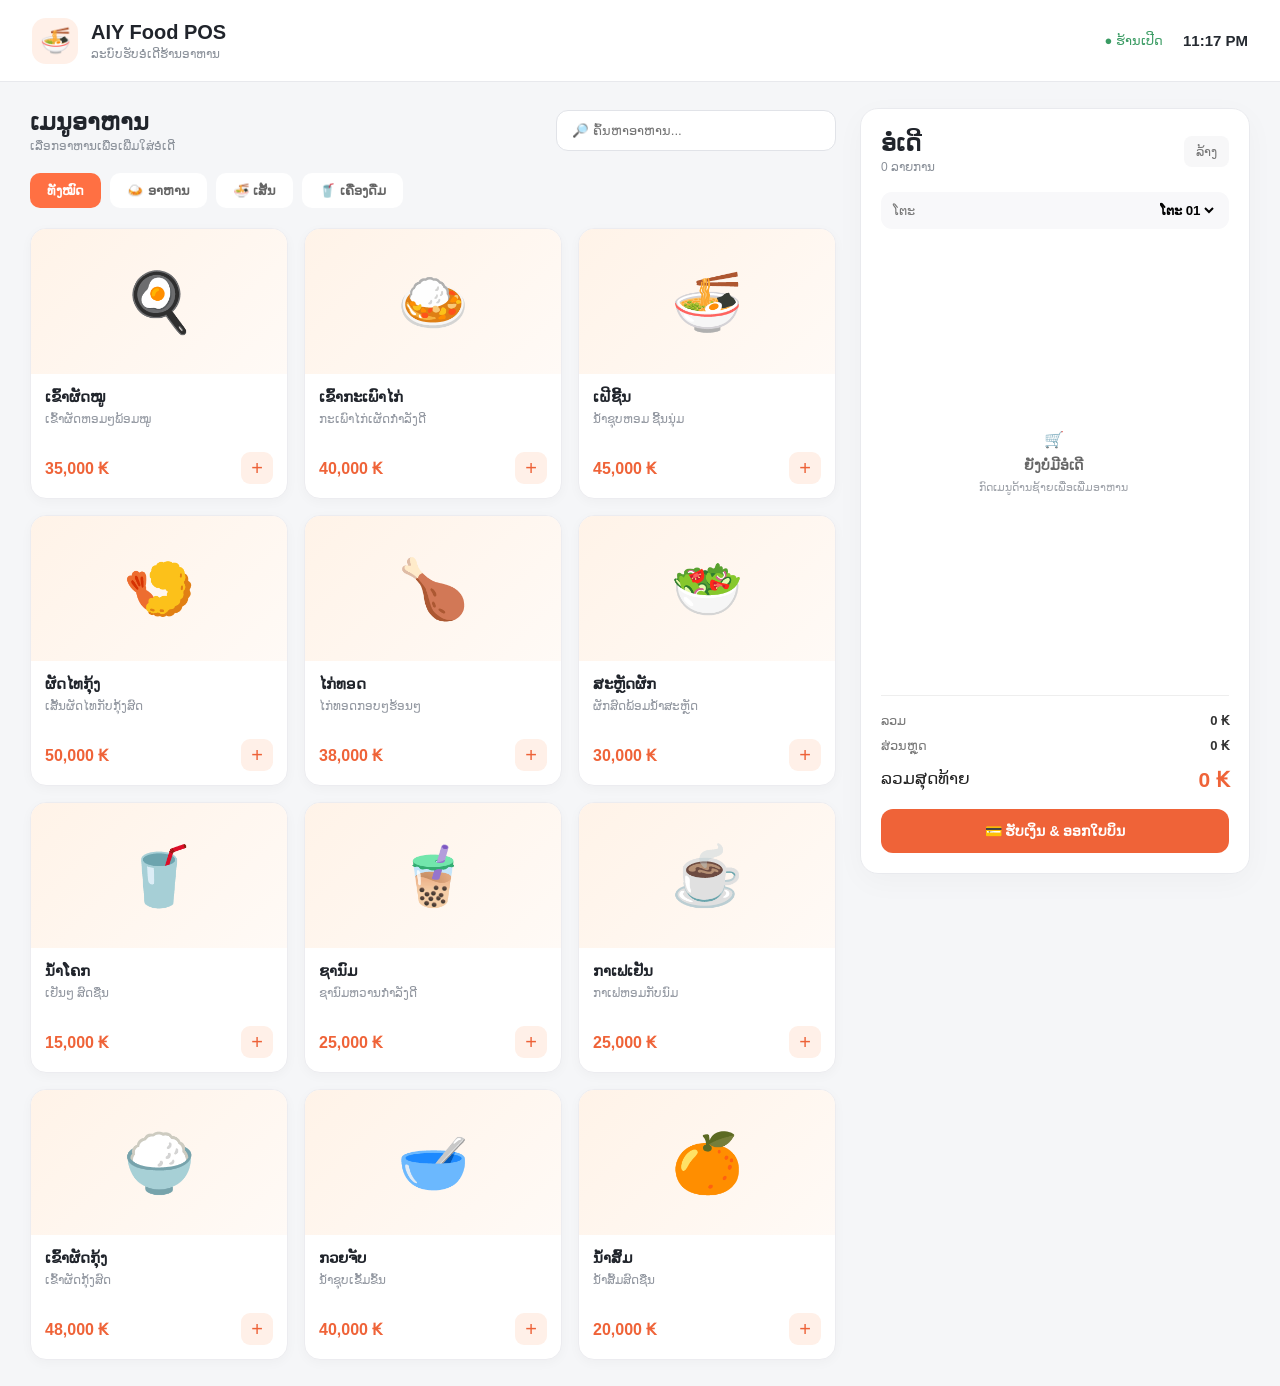
==== index.html @ c41141f8 "Initial project" ====
<!DOCTYPE html>
<html lang="lo">
<head>
  <meta charset="UTF-8">
  <meta name="viewport" content="width=device-width, initial-scale=1.0">
  <title>AIY Food POS</title>
  <link rel="stylesheet" href="style.css">
</head>
<body>
  <header class="topbar">
    <div class="brand"><span class="brand-icon">🍜</span><div><h1>AIY Food POS</h1><p>ລະບົບຮັບອໍເດີຮ້ານອາຫານ</p></div></div>
    <div class="top-info"><span>● ຮ້ານເປີດ</span><strong id="clock">--:--</strong></div>
  </header>
  <main class="layout">
    <section class="menu-panel">
      <div class="heading-row"><div><h2>ເມນູອາຫານ</h2><p>ເລືອກອາຫານເພື່ອເພີ່ມໃສ່ອໍເດີ</p></div><input id="search" type="search" placeholder="🔎 ຄົ້ນຫາອາຫານ..."></div>
      <div class="categories" id="categories">
        <button class="active" data-cat="all">ທັງໝົດ</button><button data-cat="main">🍛 ອາຫານ</button><button data-cat="noodle">🍜 ເສັ້ນ</button><button data-cat="drink">🥤 ເຄື່ອງດື່ມ</button>
      </div>
      <div class="food-grid" id="foodGrid"></div>
    </section>
    <aside class="order-panel">
      <div class="order-head"><div><h2>ອໍເດີ</h2><p id="orderCount">0 ລາຍການ</p></div><button class="clear-btn" id="clearBtn">ລ້າງ</button></div>
      <div class="customer"><label>ໂຕະ</label><select id="table"><option>ໂຕະ 01</option><option>ໂຕະ 02</option><option>ໂຕະ 03</option><option>ໂຕະ 04</option><option>ກັບບ້ານ</option></select></div>
      <div class="cart" id="cart"><div class="empty">🛒<strong>ຍັງບໍ່ມີອໍເດີ</strong><span>ກົດເມນູດ້ານຊ້າຍເພື່ອເພີ່ມອາຫານ</span></div></div>
      <div class="summary"><div><span>ລວມ</span><strong id="subtotal">0 ₭</strong></div><div><span>ສ່ວນຫຼຸດ</span><strong id="discount">0 ₭</strong></div><div class="total"><span>ລວມສຸດທ້າຍ</span><strong id="total">0 ₭</strong></div></div>
      <button class="pay-btn" id="payBtn">💳 ຮັບເງິນ & ອອກໃບບິນ</button>
    </aside>
  </main>
  <div class="toast" id="toast"></div>
  <script src="app.js"></script>
</body>
</html>
---- style.css ----
*{box-sizing:border-box;margin:0;padding:0}body{font-family:Segoe UI,Tahoma,sans-serif;background:#f5f6f8;color:#20242b;min-height:100vh}.topbar{height:82px;background:#fff;border-bottom:1px solid #e8e9ed;display:flex;align-items:center;justify-content:space-between;padding:0 32px;position:sticky;top:0;z-index:10}.brand{display:flex;align-items:center;gap:13px}.brand-icon{width:46px;height:46px;display:grid;place-items:center;background:#fff0e8;border-radius:14px;font-size:25px}.brand h1{font-size:20px}.brand p,.heading-row p,.order-head p{color:#8a9099;font-size:12px;margin-top:3px}.top-info{display:flex;gap:20px;align-items:center;color:#3a9b63;font-size:13px}.top-info strong{color:#252a31;font-size:15px}.layout{max-width:1440px;margin:auto;padding:26px 30px;display:grid;grid-template-columns:minmax(0,1fr) 390px;gap:24px}.menu-panel{min-width:0}.heading-row{display:flex;justify-content:space-between;align-items:center;gap:20px;margin-bottom:20px}.heading-row h2,.order-head h2{font-size:24px}.heading-row input{width:280px;border:1px solid #e1e3e8;border-radius:12px;padding:12px 15px;outline:none;background:#fff}.heading-row input:focus{border-color:#ff7a45;box-shadow:0 0 0 3px #ff7a4517}.categories{display:flex;gap:9px;margin-bottom:20px;flex-wrap:wrap}.categories button{border:0;background:#fff;padding:10px 17px;border-radius:10px;color:#666;cursor:pointer;font-weight:600}.categories button.active,.categories button:hover{background:#ff7043;color:#fff}.food-grid{display:grid;grid-template-columns:repeat(3,minmax(0,1fr));gap:16px}.food-card{background:#fff;border:1px solid #ececf0;border-radius:16px;overflow:hidden;cursor:pointer;transition:.2s;box-shadow:0 3px 12px #20242b08}.food-card:hover{transform:translateY(-3px);box-shadow:0 10px 25px #20242b12}.food-image{height:145px;display:grid;place-items:center;font-size:58px;background:linear-gradient(135deg,#fff3e8,#fffaf6)}.food-info{padding:14px}.food-info h3{font-size:15px;margin-bottom:6px}.food-info p{font-size:12px;color:#9297a0;min-height:30px}.food-bottom{display:flex;justify-content:space-between;align-items:center;margin-top:10px}.price{color:#ef6338;font-weight:800}.add{background:#fff0e8;border:0;color:#ed6238;width:32px;height:32px;border-radius:9px;font-size:20px;cursor:pointer}.order-panel{background:#fff;border:1px solid #e9eaee;border-radius:18px;padding:20px;height:calc(100vh - 134px);min-height:600px;position:sticky;top:108px;display:flex;flex-direction:column;box-shadow:0 8px 30px #20242b08}.order-head{display:flex;justify-content:space-between;align-items:center}.clear-btn{border:0;background:#f7f7f8;color:#777;padding:8px 12px;border-radius:8px;cursor:pointer}.customer{display:flex;align-items:center;justify-content:space-between;background:#f8f8fa;border-radius:11px;padding:10px 12px;margin:18px 0 12px}.customer label{font-size:13px;color:#777}.customer select{border:0;background:transparent;font-weight:700;outline:none}.cart{flex:1;overflow:auto;padding-right:3px}.empty{height:100%;display:flex;align-items:center;justify-content:center;flex-direction:column;gap:8px;color:#a0a4ab;text-align:center}.empty strong{color:#666;font-size:14px}.empty span{font-size:11px}.cart-item{display:grid;grid-template-columns:44px 1fr auto;gap:10px;align-items:center;padding:11px 0;border-bottom:1px solid #f0f0f2}.mini-img{width:44px;height:44px;display:grid;place-items:center;background:#fff3e9;border-radius:10px;font-size:23px}.cart-name{font-size:13px;font-weight:700}.cart-price{font-size:12px;color:#ef6338;margin-top:4px}.qty{display:flex;align-items:center;gap:7px;margin-top:6px}.qty button{border:0;background:#f1f2f4;width:22px;height:22px;border-radius:6px;cursor:pointer}.summary{border-top:1px solid #eee;margin-top:12px;padding-top:12px}.summary div{display:flex;justify-content:space-between;padding:5px 0;font-size:13px;color:#777}.summary strong{color:#333}.summary .total{font-size:17px;color:#222;padding-top:10px}.summary .total strong{font-size:21px;color:#ef6338}.pay-btn{border:0;background:#ef6338;color:#fff;font-weight:800;padding:14px;border-radius:12px;margin-top:12px;cursor:pointer;font-size:14px}.pay-btn:hover{background:#df5831}.toast{position:fixed;right:25px;bottom:25px;background:#222;color:#fff;padding:12px 18px;border-radius:10px;opacity:0;transform:translateY(10px);transition:.25s;pointer-events:none}.toast.show{opacity:1;transform:translateY(0)}
@media(max-width:1000px){.layout{grid-template-columns:1fr}.order-panel{position:relative;top:0;height:650px}.food-grid{grid-template-columns:repeat(2,1fr)}}
@media(max-width:600px){.topbar{padding:0 16px}.top-info span{display:none}.layout{padding:18px 14px}.heading-row{align-items:stretch;flex-direction:column}.heading-row input{width:100%}.food-grid{grid-template-columns:1fr 1fr}.food-image{height:110px;font-size:45px}.order-panel{min-height:560px}.brand h1{font-size:17px}}
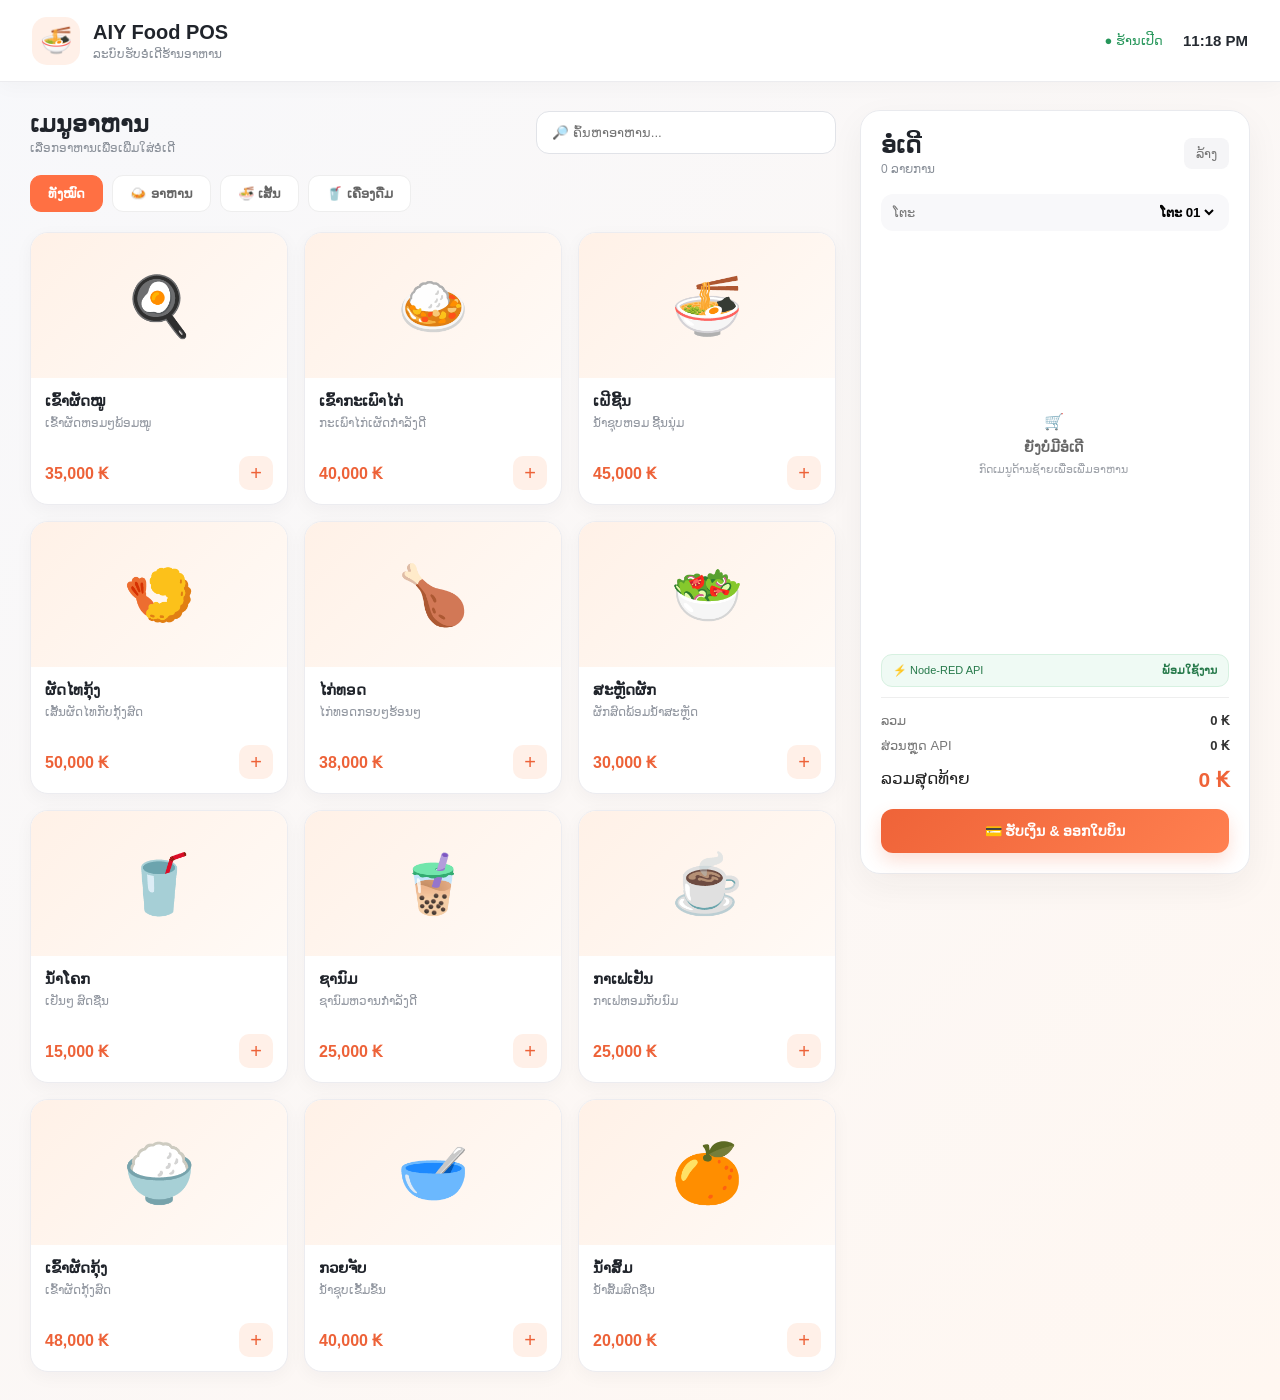
==== commit 677c88bf: "Complete Docker Compose web homework setup" ====
--- a/index.html
+++ b/index.html
@@ -1,33 +1,21 @@
 <!DOCTYPE html>
 <html lang="lo">
 <head>
-  <meta charset="UTF-8">
-  <meta name="viewport" content="width=device-width, initial-scale=1.0">
-  <title>AIY Food POS</title>
-  <link rel="stylesheet" href="style.css">
+  <meta charset="UTF-8"><meta name="viewport" content="width=device-width, initial-scale=1.0">
+  <title>AIY Food POS</title><link rel="stylesheet" href="style.css">
 </head>
 <body>
-  <header class="topbar">
-    <div class="brand"><span class="brand-icon">🍜</span><div><h1>AIY Food POS</h1><p>ລະບົບຮັບອໍເດີຮ້ານອາຫານ</p></div></div>
-    <div class="top-info"><span>● ຮ້ານເປີດ</span><strong id="clock">--:--</strong></div>
-  </header>
-  <main class="layout">
-    <section class="menu-panel">
-      <div class="heading-row"><div><h2>ເມນູອາຫານ</h2><p>ເລືອກອາຫານເພື່ອເພີ່ມໃສ່ອໍເດີ</p></div><input id="search" type="search" placeholder="🔎 ຄົ້ນຫາອາຫານ..."></div>
-      <div class="categories" id="categories">
-        <button class="active" data-cat="all">ທັງໝົດ</button><button data-cat="main">🍛 ອາຫານ</button><button data-cat="noodle">🍜 ເສັ້ນ</button><button data-cat="drink">🥤 ເຄື່ອງດື່ມ</button>
-      </div>
-      <div class="food-grid" id="foodGrid"></div>
-    </section>
-    <aside class="order-panel">
-      <div class="order-head"><div><h2>ອໍເດີ</h2><p id="orderCount">0 ລາຍການ</p></div><button class="clear-btn" id="clearBtn">ລ້າງ</button></div>
-      <div class="customer"><label>ໂຕະ</label><select id="table"><option>ໂຕະ 01</option><option>ໂຕະ 02</option><option>ໂຕະ 03</option><option>ໂຕະ 04</option><option>ກັບບ້ານ</option></select></div>
-      <div class="cart" id="cart"><div class="empty">🛒<strong>ຍັງບໍ່ມີອໍເດີ</strong><span>ກົດເມນູດ້ານຊ້າຍເພື່ອເພີ່ມອາຫານ</span></div></div>
-      <div class="summary"><div><span>ລວມ</span><strong id="subtotal">0 ₭</strong></div><div><span>ສ່ວນຫຼຸດ</span><strong id="discount">0 ₭</strong></div><div class="total"><span>ລວມສຸດທ້າຍ</span><strong id="total">0 ₭</strong></div></div>
-      <button class="pay-btn" id="payBtn">💳 ຮັບເງິນ & ອອກໃບບິນ</button>
-    </aside>
-  </main>
-  <div class="toast" id="toast"></div>
-  <script src="app.js"></script>
-</body>
-</html>+<header class="topbar"><div class="brand"><span class="brand-icon">🍜</span><div><h1>AIY Food POS</h1><p>ລະບົບຮັບອໍເດີຮ້ານອາຫານ</p></div></div><div class="top-info"><span>● ຮ້ານເປີດ</span><strong id="clock">--:--</strong></div></header>
+<main class="layout"><section class="menu-panel">
+  <div class="heading-row"><div><h2>ເມນູອາຫານ</h2><p>ເລືອກອາຫານເພື່ອເພີ່ມໃສ່ອໍເດີ</p></div><input id="search" type="search" placeholder="🔎 ຄົ້ນຫາອາຫານ..."></div>
+  <div class="categories" id="categories"><button class="active" data-cat="all">ທັງໝົດ</button><button data-cat="main">🍛 ອາຫານ</button><button data-cat="noodle">🍜 ເສັ້ນ</button><button data-cat="drink">🥤 ເຄື່ອງດື່ມ</button></div>
+  <div class="food-grid" id="foodGrid"></div>
+</section><aside class="order-panel">
+  <div class="order-head"><div><h2>ອໍເດີ</h2><p id="orderCount">0 ລາຍການ</p></div><button class="clear-btn" id="clearBtn">ລ້າງ</button></div>
+  <div class="customer"><label>ໂຕະ</label><select id="table"><option>ໂຕະ 01</option><option>ໂຕະ 02</option><option>ໂຕະ 03</option><option>ໂຕະ 04</option><option>ກັບບ້ານ</option></select></div>
+  <div class="cart" id="cart"><div class="empty">🛒<strong>ຍັງບໍ່ມີອໍເດີ</strong><span>ກົດເມນູດ້ານຊ້າຍເພື່ອເພີ່ມອາຫານ</span></div></div>
+  <div class="api-box"><span>⚡ Node-RED API</span><strong id="apiStatus">ພ້ອມໃຊ້ງານ</strong></div>
+  <div class="summary"><div><span>ລວມ</span><strong id="subtotal">0 ₭</strong></div><div><span>ສ່ວນຫຼຸດ API</span><strong id="discount">0 ₭</strong></div><div class="total"><span>ລວມສຸດທ້າຍ</span><strong id="total">0 ₭</strong></div></div>
+  <button class="pay-btn" id="payBtn">💳 ຮັບເງິນ & ອອກໃບບິນ</button>
+</aside></main><div class="toast" id="toast"></div><script src="app.js"></script>
+</body></html>
--- a/style.css
+++ b/style.css
@@ -1,3 +1,16 @@
-*{box-sizing:border-box;margin:0;padding:0}body{font-family:Segoe UI,Tahoma,sans-serif;background:#f5f6f8;color:#20242b;min-height:100vh}.topbar{height:82px;background:#fff;border-bottom:1px solid #e8e9ed;display:flex;align-items:center;justify-content:space-between;padding:0 32px;position:sticky;top:0;z-index:10}.brand{display:flex;align-items:center;gap:13px}.brand-icon{width:46px;height:46px;display:grid;place-items:center;background:#fff0e8;border-radius:14px;font-size:25px}.brand h1{font-size:20px}.brand p,.heading-row p,.order-head p{color:#8a9099;font-size:12px;margin-top:3px}.top-info{display:flex;gap:20px;align-items:center;color:#3a9b63;font-size:13px}.top-info strong{color:#252a31;font-size:15px}.layout{max-width:1440px;margin:auto;padding:26px 30px;display:grid;grid-template-columns:minmax(0,1fr) 390px;gap:24px}.menu-panel{min-width:0}.heading-row{display:flex;justify-content:space-between;align-items:center;gap:20px;margin-bottom:20px}.heading-row h2,.order-head h2{font-size:24px}.heading-row input{width:280px;border:1px solid #e1e3e8;border-radius:12px;padding:12px 15px;outline:none;background:#fff}.heading-row input:focus{border-color:#ff7a45;box-shadow:0 0 0 3px #ff7a4517}.categories{display:flex;gap:9px;margin-bottom:20px;flex-wrap:wrap}.categories button{border:0;background:#fff;padding:10px 17px;border-radius:10px;color:#666;cursor:pointer;font-weight:600}.categories button.active,.categories button:hover{background:#ff7043;color:#fff}.food-grid{display:grid;grid-template-columns:repeat(3,minmax(0,1fr));gap:16px}.food-card{background:#fff;border:1px solid #ececf0;border-radius:16px;overflow:hidden;cursor:pointer;transition:.2s;box-shadow:0 3px 12px #20242b08}.food-card:hover{transform:translateY(-3px);box-shadow:0 10px 25px #20242b12}.food-image{height:145px;display:grid;place-items:center;font-size:58px;background:linear-gradient(135deg,#fff3e8,#fffaf6)}.food-info{padding:14px}.food-info h3{font-size:15px;margin-bottom:6px}.food-info p{font-size:12px;color:#9297a0;min-height:30px}.food-bottom{display:flex;justify-content:space-between;align-items:center;margin-top:10px}.price{color:#ef6338;font-weight:800}.add{background:#fff0e8;border:0;color:#ed6238;width:32px;height:32px;border-radius:9px;font-size:20px;cursor:pointer}.order-panel{background:#fff;border:1px solid #e9eaee;border-radius:18px;padding:20px;height:calc(100vh - 134px);min-height:600px;position:sticky;top:108px;display:flex;flex-direction:column;box-shadow:0 8px 30px #20242b08}.order-head{display:flex;justify-content:space-between;align-items:center}.clear-btn{border:0;background:#f7f7f8;color:#777;padding:8px 12px;border-radius:8px;cursor:pointer}.customer{display:flex;align-items:center;justify-content:space-between;background:#f8f8fa;border-radius:11px;padding:10px 12px;margin:18px 0 12px}.customer label{font-size:13px;color:#777}.customer select{border:0;background:transparent;font-weight:700;outline:none}.cart{flex:1;overflow:auto;padding-right:3px}.empty{height:100%;display:flex;align-items:center;justify-content:center;flex-direction:column;gap:8px;color:#a0a4ab;text-align:center}.empty strong{color:#666;font-size:14px}.empty span{font-size:11px}.cart-item{display:grid;grid-template-columns:44px 1fr auto;gap:10px;align-items:center;padding:11px 0;border-bottom:1px solid #f0f0f2}.mini-img{width:44px;height:44px;display:grid;place-items:center;background:#fff3e9;border-radius:10px;font-size:23px}.cart-name{font-size:13px;font-weight:700}.cart-price{font-size:12px;color:#ef6338;margin-top:4px}.qty{display:flex;align-items:center;gap:7px;margin-top:6px}.qty button{border:0;background:#f1f2f4;width:22px;height:22px;border-radius:6px;cursor:pointer}.summary{border-top:1px solid #eee;margin-top:12px;padding-top:12px}.summary div{display:flex;justify-content:space-between;padding:5px 0;font-size:13px;color:#777}.summary strong{color:#333}.summary .total{font-size:17px;color:#222;padding-top:10px}.summary .total strong{font-size:21px;color:#ef6338}.pay-btn{border:0;background:#ef6338;color:#fff;font-weight:800;padding:14px;border-radius:12px;margin-top:12px;cursor:pointer;font-size:14px}.pay-btn:hover{background:#df5831}.toast{position:fixed;right:25px;bottom:25px;background:#222;color:#fff;padding:12px 18px;border-radius:10px;opacity:0;transform:translateY(10px);transition:.25s;pointer-events:none}.toast.show{opacity:1;transform:translateY(0)}
+*{box-sizing:border-box;margin:0;padding:0}
+body{font-family:Segoe UI,Tahoma,sans-serif;background:linear-gradient(135deg,#f7f8fb,#fff7f1);color:#20242b;min-height:100vh}
+.topbar{height:82px;background:#fff;border-bottom:1px solid #ececef;display:flex;align-items:center;justify-content:space-between;padding:0 32px;position:sticky;top:0;z-index:10;box-shadow:0 4px 20px #20242b08}
+.brand{display:flex;align-items:center;gap:13px}.brand-icon{width:48px;height:48px;display:grid;place-items:center;background:#fff0e8;border-radius:15px;font-size:26px}.brand h1{font-size:20px}.brand p,.heading-row p,.order-head p{color:#8a9099;font-size:12px;margin-top:3px}
+.top-info{display:flex;gap:20px;align-items:center;color:#26965a;font-size:13px}.top-info strong{color:#252a31;font-size:15px}
+.layout{max-width:1440px;margin:auto;padding:28px 30px;display:grid;grid-template-columns:minmax(0,1fr) 390px;gap:24px}.menu-panel{min-width:0}
+.heading-row{display:flex;justify-content:space-between;align-items:center;gap:20px;margin-bottom:20px}.heading-row h2,.order-head h2{font-size:24px}.heading-row input{width:300px;border:1px solid #e1e3e8;border-radius:13px;padding:13px 15px;outline:none;background:#fff;transition:.2s}.heading-row input:focus{border-color:#ff7043;box-shadow:0 0 0 4px #ff70431a}
+.categories{display:flex;gap:9px;margin-bottom:20px;flex-wrap:wrap}.categories button{border:1px solid #eee;background:#fff;padding:10px 17px;border-radius:11px;color:#666;cursor:pointer;font-weight:700;transition:.2s}.categories button.active,.categories button:hover{background:#ff7043;color:#fff;border-color:#ff7043}
+.food-grid{display:grid;grid-template-columns:repeat(3,minmax(0,1fr));gap:16px}.food-card{background:#fff;border:1px solid #ececf0;border-radius:18px;overflow:hidden;cursor:pointer;transition:.2s;box-shadow:0 5px 18px #20242b0a}.food-card:hover{transform:translateY(-4px);box-shadow:0 14px 30px #20242b14}.food-image{height:145px;display:grid;place-items:center;font-size:58px;background:linear-gradient(135deg,#fff1e7,#fffaf6)}
+.food-info{padding:14px}.food-info h3{font-size:15px;margin-bottom:6px}.food-info p{font-size:12px;color:#9297a0;min-height:30px}.food-bottom{display:flex;justify-content:space-between;align-items:center;margin-top:10px}.price{color:#ed6238;font-weight:800}.add{background:#fff0e8;border:0;color:#ed6238;width:34px;height:34px;border-radius:10px;font-size:20px;cursor:pointer}
+.order-panel{background:#fff;border:1px solid #e9eaee;border-radius:20px;padding:20px;height:calc(100vh - 136px);min-height:610px;position:sticky;top:108px;display:flex;flex-direction:column;box-shadow:0 12px 35px #20242b0d}.order-head{display:flex;justify-content:space-between;align-items:center}.clear-btn{border:0;background:#f5f5f7;color:#777;padding:8px 12px;border-radius:8px;cursor:pointer}.customer{display:flex;align-items:center;justify-content:space-between;background:#f8f8fa;border-radius:12px;padding:10px 12px;margin:18px 0 12px}.customer label{font-size:13px;color:#777}.customer select{border:0;background:transparent;font-weight:700;outline:none}
+.cart{flex:1;overflow:auto;padding-right:3px}.empty{height:100%;display:flex;align-items:center;justify-content:center;flex-direction:column;gap:8px;color:#a0a4ab;text-align:center}.empty strong{color:#666;font-size:14px}.empty span{font-size:11px}.cart-item{display:grid;grid-template-columns:44px 1fr auto;gap:10px;align-items:center;padding:11px 0;border-bottom:1px solid #f0f0f2}.mini-img{width:44px;height:44px;display:grid;place-items:center;background:#fff3e9;border-radius:10px;font-size:23px}.cart-name{font-size:13px;font-weight:700}.cart-price{font-size:12px;color:#ef6338;margin-top:4px}.qty{display:flex;align-items:center;gap:7px;margin-top:6px}.qty button{border:0;background:#f1f2f4;width:23px;height:23px;border-radius:6px;cursor:pointer}
+.api-box{display:flex;justify-content:space-between;align-items:center;background:#effaf4;border:1px solid #d7f1e1;border-radius:11px;padding:9px 11px;margin-top:10px;font-size:11px;color:#26794a}.api-box strong{font-size:11px}.summary{border-top:1px solid #eee;margin-top:10px;padding-top:10px}.summary div{display:flex;justify-content:space-between;padding:5px 0;font-size:13px;color:#777}.summary strong{color:#333}.summary .total{font-size:17px;color:#222;padding-top:10px}.summary .total strong{font-size:21px;color:#ef6338}.pay-btn{border:0;background:linear-gradient(135deg,#ef6338,#ff8050);color:#fff;font-weight:800;padding:14px;border-radius:12px;margin-top:12px;cursor:pointer;font-size:14px;box-shadow:0 8px 18px #ef633833}.pay-btn:hover{transform:translateY(-1px)}
+.toast{position:fixed;right:25px;bottom:25px;background:#222;color:#fff;padding:12px 18px;border-radius:10px;opacity:0;transform:translateY(10px);transition:.25s;pointer-events:none}.toast.show{opacity:1;transform:translateY(0)}
 @media(max-width:1000px){.layout{grid-template-columns:1fr}.order-panel{position:relative;top:0;height:650px}.food-grid{grid-template-columns:repeat(2,1fr)}}
 @media(max-width:600px){.topbar{padding:0 16px}.top-info span{display:none}.layout{padding:18px 14px}.heading-row{align-items:stretch;flex-direction:column}.heading-row input{width:100%}.food-grid{grid-template-columns:1fr 1fr}.food-image{height:110px;font-size:45px}.order-panel{min-height:560px}.brand h1{font-size:17px}}
